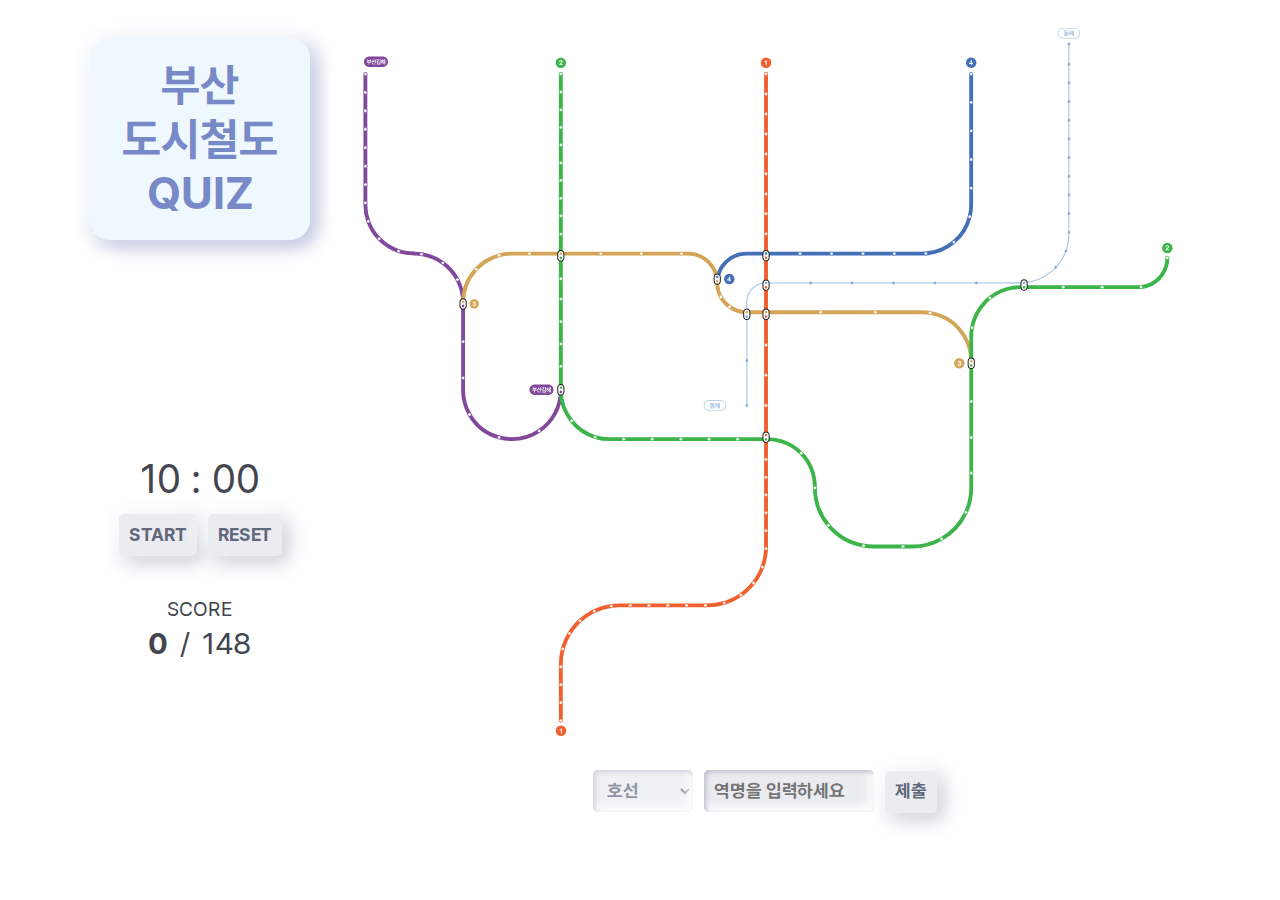
==== index.html @ e24eae0c "오류 수정" ====
<!DOCTYPE html>
<html>

<head>
  <title>부산 도시철도 QUIZ</title>
  <link rel="stylesheet" type="text/css" href="styles.css">
</head>

<body>
  <div class="container" id="wrapper">
    <div id="left-panel">
      <h1>부산 도시철도 QUIZ</h1>
      <div class="container" id="time">
        <div class="item">
          <div id="display">10 : 00</div>
          <form id="timer">
            <input class="button" type="button" value="START" id="start" onclick="startTimer()" />
            <input class="button" type="button" value="RESET" id="reset" onclick="resetTimer()" />
          </form>
        </div>
        <div class="item" id="questions">
          <div id="score">SCORE</div>
          <span id="solved" style="font-weight: bold;">0</span>
          <span id="slash">&nbsp;/&nbsp;</span>
          <span id="total">148</span>
        </div>
      </div>
      <div id="complete">&nbsp;COMPLETE</div>
    </div>
    <div class="container" id="main">
      <div class="item">
        <object id="map" data="map.svg" type="image/svg+xml" width="100%"></object>
      </div>
      <div class="item" id="type-area">
        <form id="answer">
          <select id="line" name="line" onchange="optionCheck(this.value);" disabled>
            <option id="default-option" value="">호선</option>
            <option value="1호선">1호선</option>
            <option value="2호선">2호선</option>
            <option value="3호선">3호선</option>
            <option value="4호선">4호선</option>
            <option value="부산김해경전철">부산김해경전철</option>
            <option value="동해선">동해선</option>
          </select>
          <input id="station" name="station" type="text" placeholder="역명을 입력하세요" disabled />
          <button class="button" id="submit" name="submit" type="submit" disabled>제출</button>
        </form>
        <div class="popup" id="correct">&#9989; 정답</div>
        <div class="popup" id="wrong">&#10060; 오답</div>
        <div class="popup" id="duplicate">&#9888; 이미 제출</div>
      </div>
    </div>
  </div>

</body>

<script type="text/javascript" src="script.js"></script>

</html>
---- styles.css ----
@font-face {
  font-family: 'Pretendard';
  font-weight: 400;
  font-display: swap;
  src: local('Pretendard Regular'), url('/fonts/Pretendard-Regular.subset.woff2') format('woff2');
}

@font-face {
  font-family: 'Pretendard';
  font-weight: 700;
  font-display: swap;
  src: local('Pretendard Bold'), url('/fonts/Pretendard-Bold.subset.woff2') format('woff2');
}


* {
  font-family: 'Pretendard';
  font-size: 18px;
  letter-spacing: -0.1px;
  word-break: keep-all;
  line-height: 160%;
  border-radius: 5px;
  border-width: 1px;
}

object {
  max-width: 100%;
}

select,
button,
input {
  height: 42px;
  padding: 0px 10px;
  margin: 3px;
}

.popup {
  display: none;
  text-align: center;
  vertical-align: middle;
  font-weight: bold;
  color: #61677C;
  position: absolute;
  line-height: 29px;
  height: 29px;
  padding: 7px 14px;
  margin: 3px 0px 3px 6px;
  animation: appear;
  animation-duration: 1s;
  animation-direction: alternate;
  animation-iteration-count: 2;
  animation-fill-mode: forwards;
  -webkit-animation: appear;
  -webkit-animation-duration: 1s;
  -webkit-animation-direction: alternate;
  -webkit-animation-iteration-count: 2;
  -webkit-animation-fill-mode: forwards;
}

.container {
  display: flex;
  justify-content: center;
}

#complete {
  display: none;
  background-color: darkblue;
  border-radius: 10px;
  border-width: 0px;
  text-align: center;
  font-size: 50px;
  font-weight: 700;
  color: aquamarine;
  letter-spacing: .2rem;
}

#questions {
  text-align: center;
}

#questions span {
  font-size: 30px;
  color: #42454f;
}

#questions div {
  font-size: 20px;
  color: #42454f;
}

#score {
  line-height: 100%;
}

#display {
  font-size: 40px;
  color: #42454f;
  text-align: center;
}

#timer {
  text-align: center;
  margin: 0px 3px 10px 5px;
}

#main {
  margin-left: 30px;
}

#type-area {
  text-align: center;
}

#answer {
  display: inline-block;
}

#line {
  width: 100px;
}

#station {
  width: 170px;
}

#wrong {
  background-color: tomato;
}

#duplicate {
  background-color: yellow;
}

#correct {
  background-color: greenyellow;
}

@keyframes appear {
  0% {
    transform: scale(0);
  }

  40% {
    transform: scale(1);
  }
}

/* 미디어 쿼리 */
@media (max-width: 880px) {
  #wrapper {
    flex-direction: column;
    margin: 0px 2vw;
  }

  #main {
    flex-direction: column;
  }

  #time {
    flex-direction: row;
    margin-top: 1vh;
    margin-bottom: 1vh;
  }

  #questions {
    margin-top: 20px;
    margin-left: 7vw;
  }

  #display {
    line-height: 120%;
  }

  object {
    max-height: calc(100vh - 100px);
  }
}

@media (min-width: 881px) and (max-width: 2000px) {
  #left-panel {
    width: 220px;
    max-width: 220px;
  }

  #wrapper {
    flex-direction: row;
    margin: 0px 30px;
  }

  #main {
    flex-direction: column;
  }

  #time {
    flex-direction: column;
    margin-top: 23vh;
    margin-bottom: 3vh;
  }

  #questions {
    margin-top: 30px;
  }

  object {
    max-height: calc(100vh - 150px);
  }
}

@media (min-width: 2001px) {
  #left-panel {
    width: 220px;
    max-width: 220px;
  }

  #wrapper {
    flex-direction: row;
    margin: 0px 30px;
  }

  #main {
    flex-direction: row;
    justify-content: center;
  }

  #time {
    flex-direction: column;
    margin-top: 23vh;
    margin-bottom: 3vh;
  }

  #questions {
    margin-top: 30px;
  }

  #type-area {
    margin-top: 45vh;
  }

  #map {
    margin-right: 0px;
  }

  object {
    max-height: calc(100vh - 50px);
  }
}

/* 타이핑 치는 input */
input {
  border: 0;
  outline: 0;
  background-color: #EBECF0;
  box-shadow: inset 2px 2px 5px #BABECC, inset -5px -5px 10px #FFFFFF;
  box-sizing: border-box;
  transition: all 0.2s ease-in-out;
  appearance: none;
  font-weight: bold;
  color: #61677C;
  -webkit-appearance: none;
}

input:focus {
  box-shadow: inset 1px 1px 2px #BABECC, inset -1px -1px 2px #FFFFFF;
}

select {
  border: 0;
  outline: 0;
  color: #61677C;
  background-color: #EBECF0;
  box-shadow: inset 2px 2px 5px #BABECC, inset -5px -5px 10px #FFFFFF;
  box-sizing: border-box;
  font-weight: bold;
}

/* 버튼 */
.button, .popup {
  border: 0;
  outline: 0;
  background-color: #EBECF0;
  color: #61677C;
  box-shadow: -5px -5px 20px #FFFFFF, 5px 5px 20px #BABECC;
  transition: all 0.2s ease-in-out;
  cursor: pointer;
  font-weight: bold;
}

.button:hover {
  box-shadow: -2px -2px 5px #FFFFFF, 2px 2px 5px #BABECC;
}

.button:active {
  box-shadow: inset 1px 1px 2px #BABECC, inset -1px -1px 2px #FFFFFF;
}


/* h1 */
h1 {
  text-align: center;
  background-color: aliceblue;
  padding: 20px;
  border-radius: 20px;
  font-size: 45px;
  line-height: 120%;
  border: 0;
  outline: 0;
  color: #7889c7;
  font-weight: bold;
  box-shadow: -5px -5px 20px #FFFFFF, 5px 5px 20px #a2acd1;
  transition: all 0.2s ease-in-out;
}
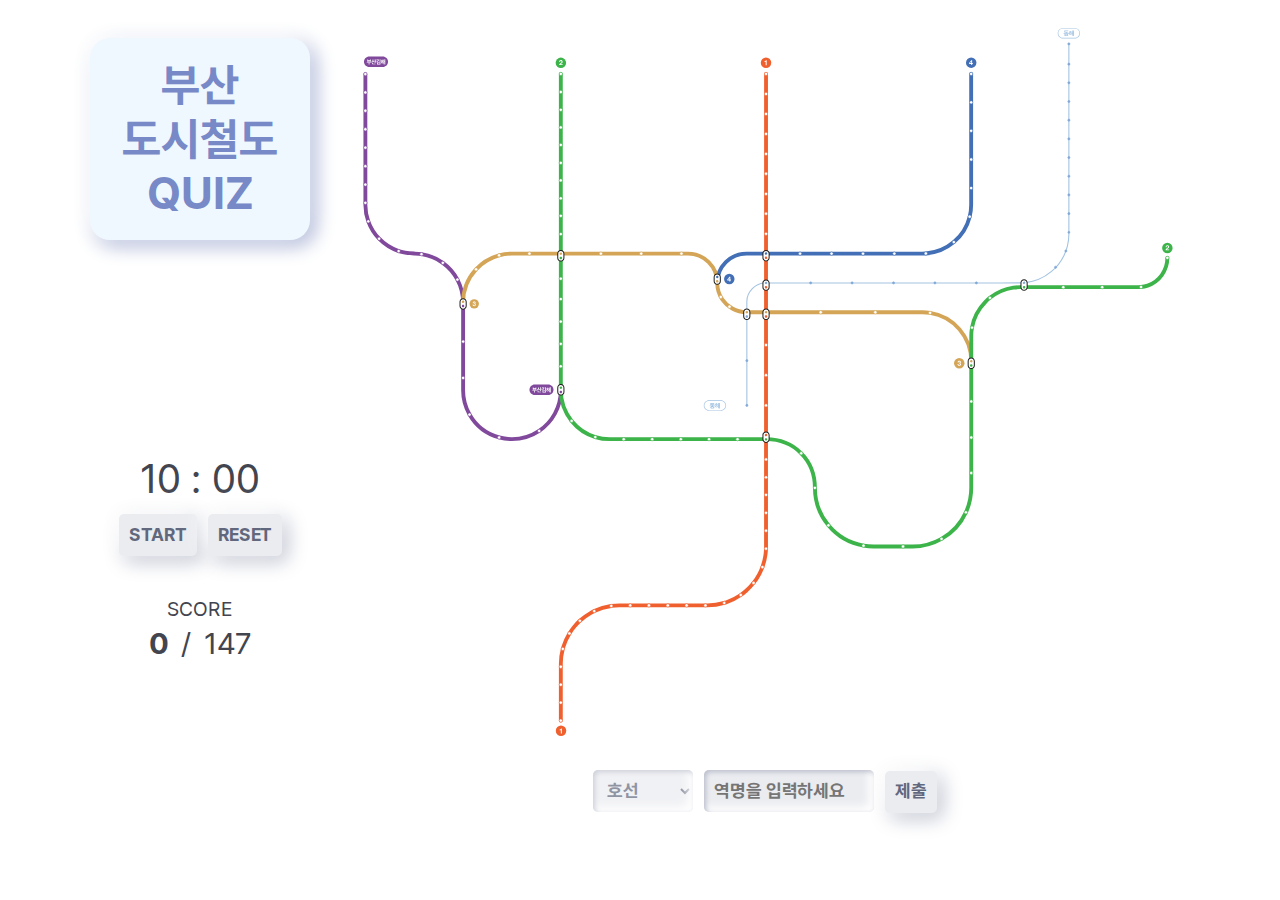
==== commit 7408f3b5: "버그 수정" ====
--- a/index.html
+++ b/index.html
@@ -22,7 +22,7 @@
           <div id="score">SCORE</div>
           <span id="solved" style="font-weight: bold;">0</span>
           <span id="slash">&nbsp;/&nbsp;</span>
-          <span id="total">148</span>
+          <span id="total">147</span>
         </div>
       </div>
       <div id="complete">&nbsp;COMPLETE</div>
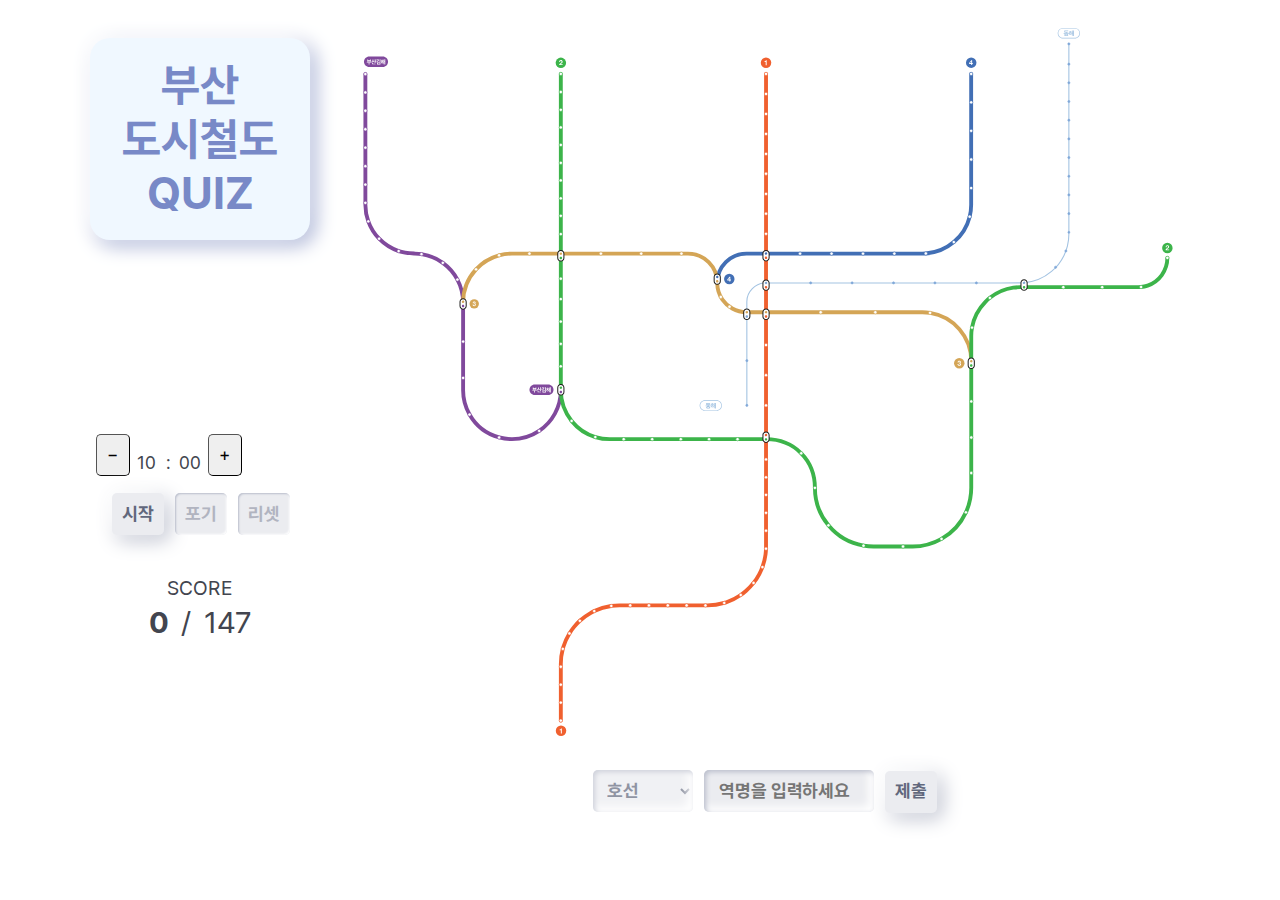
==== commit ca803fd8: "v3.1 update" ====
--- a/index.html
+++ b/index.html
@@ -12,10 +12,25 @@
       <h1>부산 도시철도 QUIZ</h1>
       <div class="container" id="time">
         <div class="item">
-          <div id="display">10 : 00</div>
+          <table id="time-control">
+            <tbody>
+              <td>
+                <input class="round-button" type="button" value="−" id="minus" onclick="add(-1);" />
+              </td>
+              <td id="display">
+                <span id="min">10</span>
+                <span>:</span>
+                <span id="sec">00</span>
+              </td>
+              <td>
+                <input class="round-button" type="button" value="+" id="plus" onclick="add(1);" />
+              </td>
+            </tbody>
+          </table>
           <form id="timer">
-            <input class="button" type="button" value="START" id="start" onclick="startTimer()" />
-            <input class="button" type="button" value="RESET" id="reset" onclick="resetTimer()" />
+            <input class="button-on" type="button" value="시작" id="start" onclick="startTimer();" />
+            <input class="button-off" type="button" value="포기" id="give-up" onclick="giveUp();" disabled />
+            <input class="button-off" type="button" value="리셋" id="reset" onclick="resetTimer();" disabled />
           </form>
         </div>
         <div class="item" id="questions">
@@ -23,9 +38,9 @@
           <span id="solved" style="font-weight: bold;">0</span>
           <span id="slash">&nbsp;/&nbsp;</span>
           <span id="total">147</span>
+          <div id="complete">&nbsp;COMPLETE</div>
         </div>
       </div>
-      <div id="complete">&nbsp;COMPLETE</div>
     </div>
     <div class="container" id="main">
       <div class="item">
@@ -42,8 +57,8 @@
             <option value="부산김해경전철">부산김해경전철</option>
             <option value="동해선">동해선</option>
           </select>
-          <input id="station" name="station" type="text" placeholder="역명을 입력하세요" disabled />
-          <button class="button" id="submit" name="submit" type="submit" disabled>제출</button>
+          <input class="type-input" id="station" name="station" type="text" placeholder="역명을 입력하세요" disabled />
+          <button class="button-on" id="submit" name="submit" type="submit" disabled>제출</button>
         </form>
         <div class="popup" id="correct">&#9989; 정답</div>
         <div class="popup" id="wrong">&#10060; 오답</div>
--- a/styles.css
+++ b/styles.css
@@ -58,6 +58,16 @@
   -webkit-animation-fill-mode: forwards;
 }
 
+@keyframes appear {
+  0% {
+    transform: scale(0);
+  }
+
+  40% {
+    transform: scale(1);
+  }
+}
+
 .container {
   display: flex;
   justify-content: center;
@@ -136,18 +146,12 @@
   background-color: greenyellow;
 }
 
-@keyframes appear {
-  0% {
-    transform: scale(0);
-  }
-
-  40% {
-    transform: scale(1);
-  }
+#give-up {
+  color: "#B1B4C0";
 }
 
 /* 미디어 쿼리 */
-@media (max-width: 880px) {
+@media (max-width: 1100px) {
   #wrapper {
     flex-direction: column;
     margin: 0px 2vw;
@@ -172,12 +176,16 @@
     line-height: 120%;
   }
 
+  #type-area {
+    margin-bottom: 30px;
+  }
+
   object {
-    max-height: calc(100vh - 100px);
-  }
-}
-
-@media (min-width: 881px) and (max-width: 2000px) {
+    max-height: calc(90vh - 150px);
+  }
+}
+
+@media (min-width: 1101px) and (max-width: 2000px) {
   #left-panel {
     width: 220px;
     max-width: 220px;
@@ -194,7 +202,7 @@
 
   #time {
     flex-direction: column;
-    margin-top: 23vh;
+    margin-top: 20vh;
     margin-bottom: 3vh;
   }
 
@@ -225,7 +233,7 @@
 
   #time {
     flex-direction: column;
-    margin-top: 23vh;
+    margin-top: 20vh;
     margin-bottom: 3vh;
   }
 
@@ -234,7 +242,7 @@
   }
 
   #type-area {
-    margin-top: 45vh;
+    margin-top: 42vh;
   }
 
   #map {
@@ -247,7 +255,7 @@
 }
 
 /* 타이핑 치는 input */
-input {
+.type-input {
   border: 0;
   outline: 0;
   background-color: #EBECF0;
@@ -255,12 +263,13 @@
   box-sizing: border-box;
   transition: all 0.2s ease-in-out;
   appearance: none;
+  -webkit-appearance: none;
   font-weight: bold;
   color: #61677C;
-  -webkit-appearance: none;
-}
-
-input:focus {
+  padding: 0px 15px;
+}
+
+.type-input:focus {
   box-shadow: inset 1px 1px 2px #BABECC, inset -1px -1px 2px #FFFFFF;
 }
 
@@ -275,7 +284,7 @@
 }
 
 /* 버튼 */
-.button, .popup {
+.button-on, .button-off, .popup {
   border: 0;
   outline: 0;
   background-color: #EBECF0;
@@ -286,14 +295,18 @@
   font-weight: bold;
 }
 
-.button:hover {
+.button-on:hover {
   box-shadow: -2px -2px 5px #FFFFFF, 2px 2px 5px #BABECC;
 }
 
-.button:active {
+.button-on:active {
   box-shadow: inset 1px 1px 2px #BABECC, inset -1px -1px 2px #FFFFFF;
 }
 
+.button-off {
+  color: #B1B4C0;
+  box-shadow: inset 1px 1px 2px #BABECC, inset -1px -1px 2px #FFFFFF;
+}
 
 /* h1 */
 h1 {
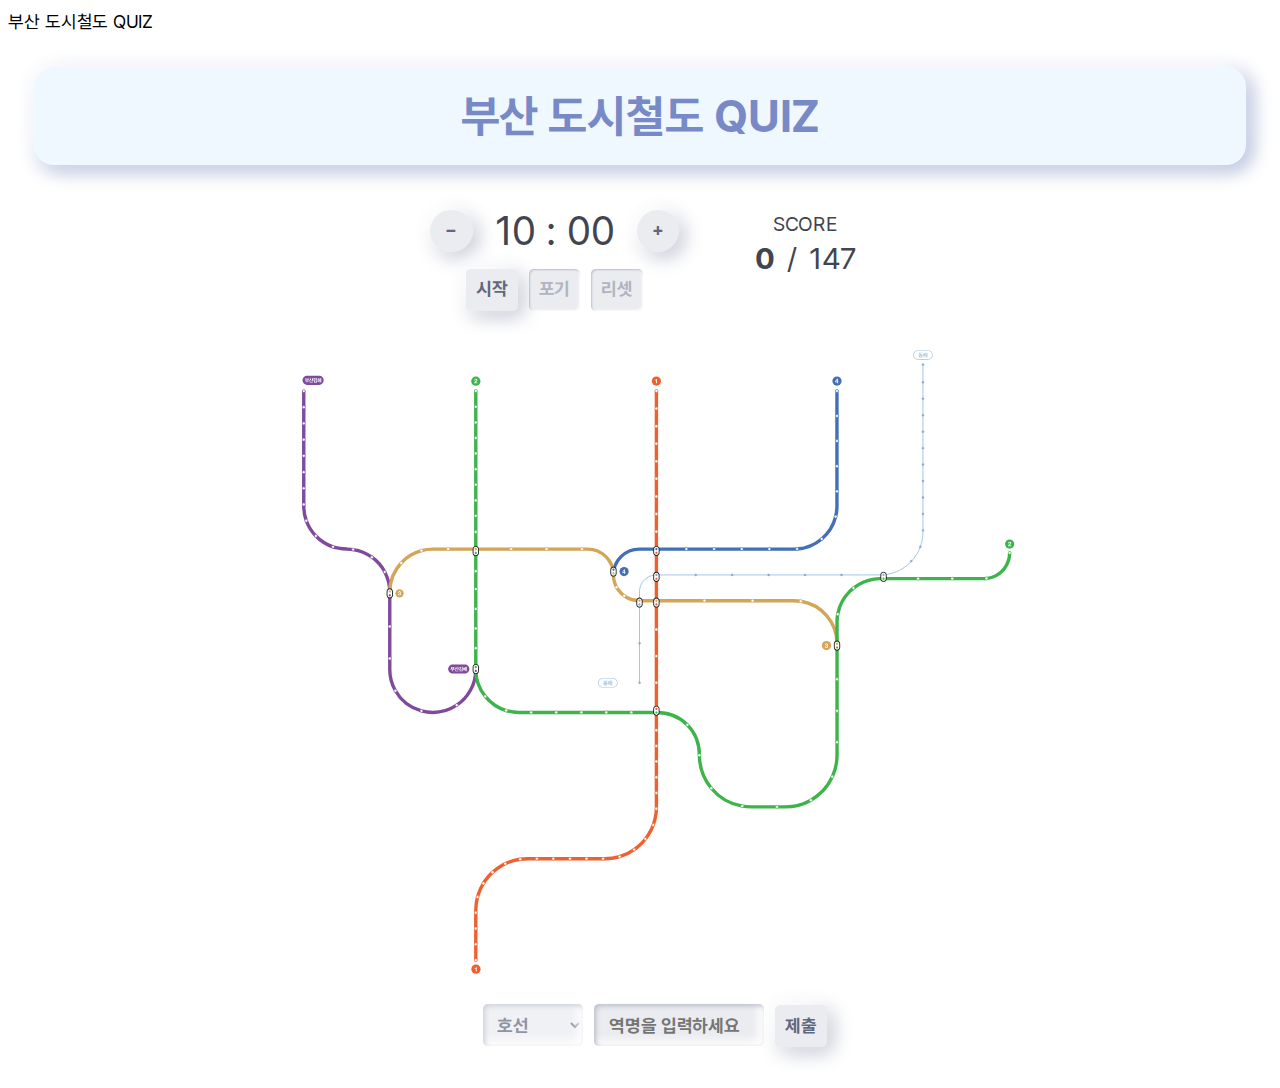
==== commit 079fe7b2: "모바일에서 form input시 zoom block" ====
--- a/index.html
+++ b/index.html
@@ -2,6 +2,7 @@
 <html>
 
 <head>
+  <meta name="viewport" content="width=device-width, initial-scale=1, maximum-scale=1"
   <title>부산 도시철도 QUIZ</title>
   <link rel="stylesheet" type="text/css" href="styles.css">
 </head>
--- a/styles.css
+++ b/styles.css
@@ -11,7 +11,6 @@
   font-display: swap;
   src: local('Pretendard Bold'), url('/fonts/Pretendard-Bold.subset.woff2') format('woff2');
 }
-
 
 * {
   font-family: 'Pretendard';
@@ -73,16 +72,39 @@
   justify-content: center;
 }
 
+/* h1 */
+h1 {
+  text-align: center;
+  background-color: aliceblue;
+  padding: 20px;
+  border-radius: 20px;
+  font-size: 45px;
+  line-height: 130%;
+  border: 0;
+  outline: 0;
+  color: #7889c7;
+  font-weight: bold;
+  box-shadow: -5px -5px 20px #FFFFFF, 5px 5px 20px #a2acd1;
+  transition: all 0.2s ease-in-out;
+}
+
 #complete {
   display: none;
+  text-align: center;
   background-color: darkblue;
-  border-radius: 10px;
+  margin: auto;
+  width: 100px;
+  border: 0;
+  outline: 0;
+  padding: 7px;
+  line-height: 120%;
+  border-radius: 15px;
   border-width: 0px;
   text-align: center;
-  font-size: 50px;
+  font-size: 14px;
   font-weight: 700;
   color: aquamarine;
-  letter-spacing: .2rem;
+  letter-spacing: .04rem;
 }
 
 #questions {
@@ -94,7 +116,11 @@
   color: #42454f;
 }
 
-#questions div {
+#time-control {
+  margin: 0 auto;
+}
+
+#score {
   font-size: 20px;
   color: #42454f;
 }
@@ -103,15 +129,16 @@
   line-height: 100%;
 }
 
-#display {
+#display,
+#display span {
   font-size: 40px;
   color: #42454f;
   text-align: center;
+  width: 150px;
 }
 
 #timer {
   text-align: center;
-  margin: 0px 3px 10px 5px;
 }
 
 #main {
@@ -151,7 +178,11 @@
 }
 
 /* 미디어 쿼리 */
-@media (max-width: 1100px) {
+@media (max-width: 1340px) {
+  #left-panel {
+    margin-bottom: 10px;
+  }
+
   #wrapper {
     flex-direction: column;
     margin: 0px 2vw;
@@ -168,8 +199,13 @@
   }
 
   #questions {
-    margin-top: 20px;
-    margin-left: 7vw;
+    margin-top: 18px;
+    margin-left: 70px;
+  }
+
+  #complete {
+    position: absolute;
+    margin-left: -6px;
   }
 
   #display {
@@ -185,10 +221,10 @@
   }
 }
 
-@media (min-width: 1101px) and (max-width: 2000px) {
+@media (min-width: 1341px) and (max-width: 2000px) {
   #left-panel {
-    width: 220px;
-    max-width: 220px;
+    width: 280px;
+    max-width: 280px;
   }
 
   #wrapper {
@@ -210,15 +246,23 @@
     margin-top: 30px;
   }
 
+  #complete {
+    position: relative;
+  }
+
   object {
     max-height: calc(100vh - 150px);
   }
+
+  h1 {
+    padding: 40px 20px;
+  }
 }
 
 @media (min-width: 2001px) {
   #left-panel {
-    width: 220px;
-    max-width: 220px;
+    width: 280px;
+    max-width: 280px;
   }
 
   #wrapper {
@@ -241,6 +285,10 @@
     margin-top: 30px;
   }
 
+  #complete {
+    position: relative;
+  }
+
   #type-area {
     margin-top: 42vh;
   }
@@ -251,6 +299,10 @@
 
   object {
     max-height: calc(100vh - 50px);
+  }
+
+  h1 {
+    padding: 40px 20px;
   }
 }
 
@@ -284,7 +336,10 @@
 }
 
 /* 버튼 */
-.button-on, .button-off, .popup {
+.button-on,
+.button-off,
+.round-button,
+.popup {
   border: 0;
   outline: 0;
   background-color: #EBECF0;
@@ -295,11 +350,13 @@
   font-weight: bold;
 }
 
-.button-on:hover {
+.button-on:hover,
+.round-button:hover {
   box-shadow: -2px -2px 5px #FFFFFF, 2px 2px 5px #BABECC;
 }
 
-.button-on:active {
+.button-on:active,
+.round-button:active {
   box-shadow: inset 1px 1px 2px #BABECC, inset -1px -1px 2px #FFFFFF;
 }
 
@@ -308,18 +365,7 @@
   box-shadow: inset 1px 1px 2px #BABECC, inset -1px -1px 2px #FFFFFF;
 }
 
-/* h1 */
-h1 {
-  text-align: center;
-  background-color: aliceblue;
-  padding: 20px;
-  border-radius: 20px;
-  font-size: 45px;
-  line-height: 120%;
-  border: 0;
-  outline: 0;
-  color: #7889c7;
-  font-weight: bold;
-  box-shadow: -5px -5px 20px #FFFFFF, 5px 5px 20px #a2acd1;
-  transition: all 0.2s ease-in-out;
-}
+.round-button {
+  border-radius: 30px;
+  padding: 0px 15px;
+}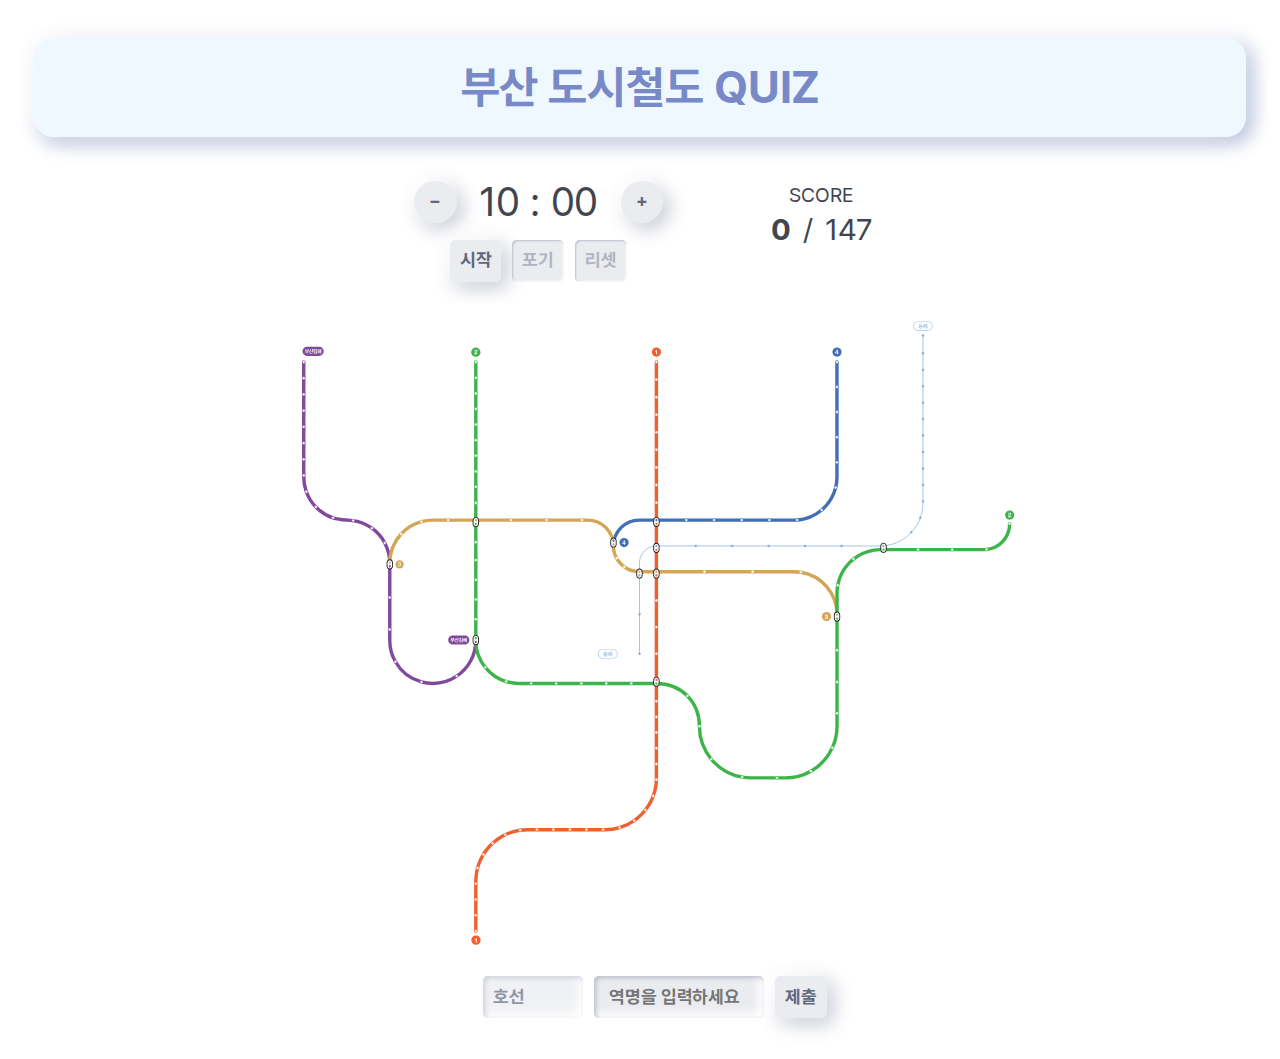
==== commit 138edda5: "모바일 대응" ====
--- a/index.html
+++ b/index.html
@@ -2,7 +2,7 @@
 <html>
 
 <head>
-  <meta name="viewport" content="width=device-width, initial-scale=1, maximum-scale=1"
+  <meta name="viewport" content="width=device-width, initial-scale=0.75, maximum-scale=0.75" />
   <title>부산 도시철도 QUIZ</title>
   <link rel="stylesheet" type="text/css" href="styles.css">
 </head>
--- a/styles.css
+++ b/styles.css
@@ -85,6 +85,8 @@
   color: #7889c7;
   font-weight: bold;
   box-shadow: -5px -5px 20px #FFFFFF, 5px 5px 20px #a2acd1;
+  appearance: none;
+  -webkit-appearance: none;
   transition: all 0.2s ease-in-out;
 }
 
@@ -177,6 +179,37 @@
   color: "#B1B4C0";
 }
 
+@media (max-width: 540px) {
+  h1 {
+    font-size: 8.2vw;
+    padding: 3.6vw 1.8vw;
+  }
+  input, select, button {
+    height: 7vw;
+    padding: 0vw 2vw;
+    margin: 0.5vw;
+    font-size: 3vw;
+  }
+  #display span {
+    font-size: 7.5vw;
+  }
+  #questions div {
+    font-size: 3.7vw;
+  }
+  #questions span {
+    font-size: 5.5vw;
+  }
+  #display {
+    width: 28vw;
+  }
+  #line {
+    width: 18vw;
+  }
+  #station {
+    width: 30vw;
+  }
+}
+
 /* 미디어 쿼리 */
 @media (max-width: 1340px) {
   #left-panel {
@@ -200,7 +233,7 @@
 
   #questions {
     margin-top: 18px;
-    margin-left: 70px;
+    margin-left: 8vw;
   }
 
   #complete {
@@ -312,10 +345,10 @@
   outline: 0;
   background-color: #EBECF0;
   box-shadow: inset 2px 2px 5px #BABECC, inset -5px -5px 10px #FFFFFF;
+  appearance: none;
+  -webkit-appearance: none;
   box-sizing: border-box;
   transition: all 0.2s ease-in-out;
-  appearance: none;
-  -webkit-appearance: none;
   font-weight: bold;
   color: #61677C;
   padding: 0px 15px;
@@ -331,6 +364,8 @@
   color: #61677C;
   background-color: #EBECF0;
   box-shadow: inset 2px 2px 5px #BABECC, inset -5px -5px 10px #FFFFFF;
+  appearance: none;
+  -webkit-appearance: none;
   box-sizing: border-box;
   font-weight: bold;
 }
@@ -345,6 +380,8 @@
   background-color: #EBECF0;
   color: #61677C;
   box-shadow: -5px -5px 20px #FFFFFF, 5px 5px 20px #BABECC;
+  appearance: none;
+  -webkit-appearance: none;
   transition: all 0.2s ease-in-out;
   cursor: pointer;
   font-weight: bold;
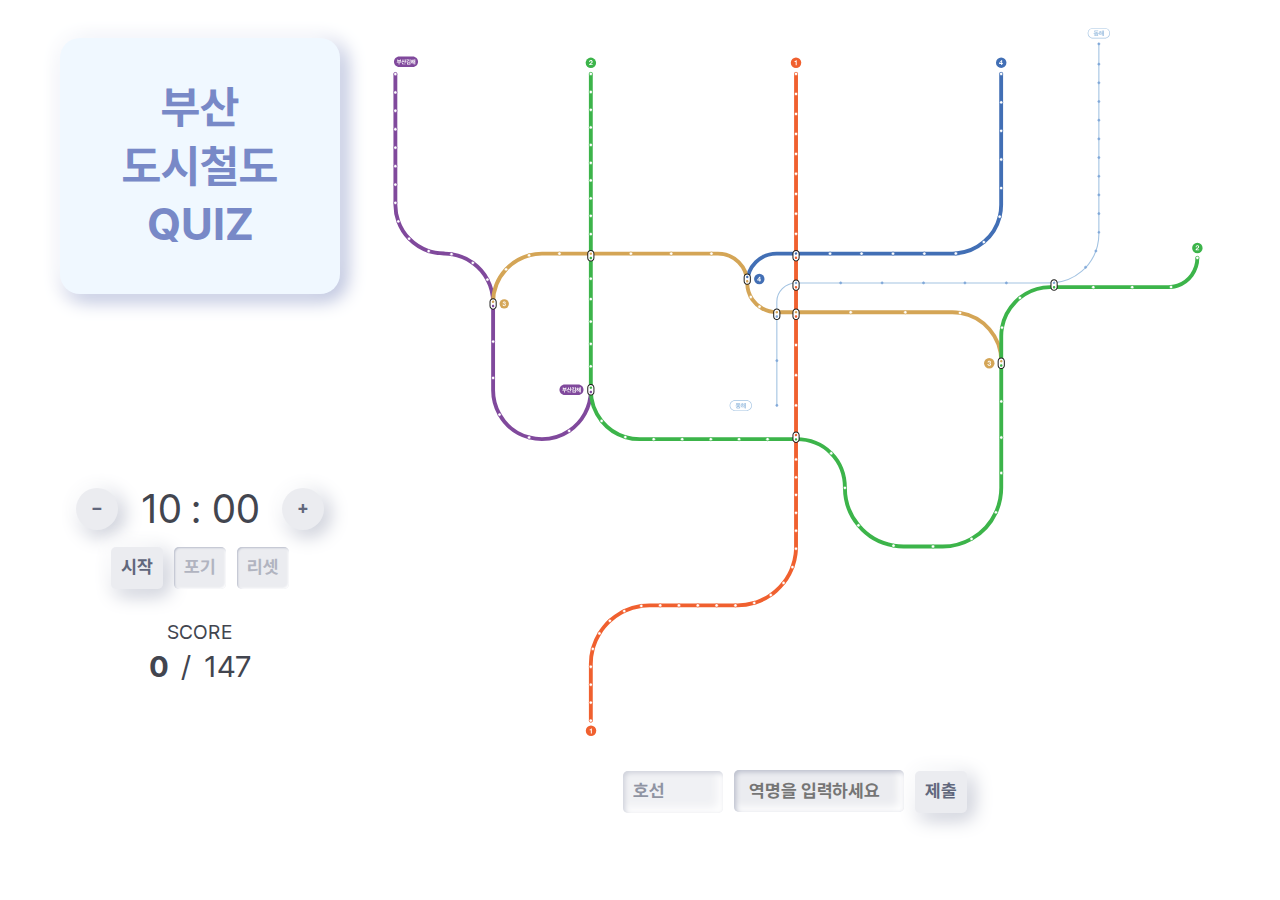
==== commit 4b925ba5: "서울 2호선 퀴즈 도입" ====
--- a/index.html
+++ b/index.html
@@ -2,7 +2,7 @@
 <html>
 
 <head>
-  <meta name="viewport" content="width=device-width, initial-scale=0.75, maximum-scale=0.75" />
+  <meta name="viewport" content="width=device-width, initial-scale=1, maximum-scale=1" />
   <title>부산 도시철도 QUIZ</title>
   <link rel="stylesheet" type="text/css" href="styles.css">
 </head>
@@ -58,7 +58,7 @@
             <option value="부산김해경전철">부산김해경전철</option>
             <option value="동해선">동해선</option>
           </select>
-          <input class="type-input" id="station" name="station" type="text" placeholder="역명을 입력하세요" disabled />
+          <input class="type-input" id="station" name="station" type="text" placeholder="역명을 입력하세요" autocomplete="off" disabled />
           <button class="button-on" id="submit" name="submit" type="submit" disabled>제출</button>
         </form>
         <div class="popup" id="correct">&#9989; 정답</div>
--- a/styles.css
+++ b/styles.css
@@ -184,15 +184,23 @@
     font-size: 8.2vw;
     padding: 3.6vw 1.8vw;
   }
-  input, select, button {
+  input, select, button, .popup {
     height: 7vw;
     padding: 0vw 2vw;
     margin: 0.5vw;
     font-size: 3vw;
   }
+  .popup {
+    position: relative;
+    height: 7vw;
+    margin-left: 1vw;
+  }
   #display span {
     font-size: 7.5vw;
   }
+  #questions {
+    margin-top: 7vw !important;
+  }
   #questions div {
     font-size: 3.7vw;
   }
@@ -211,7 +219,7 @@
 }
 
 /* 미디어 쿼리 */
-@media (max-width: 1340px) {
+@media (max-width: 1240px) {
   #left-panel {
     margin-bottom: 10px;
   }
@@ -232,7 +240,7 @@
   }
 
   #questions {
-    margin-top: 18px;
+    margin-top: 35px;
     margin-left: 8vw;
   }
 
@@ -254,7 +262,7 @@
   }
 }
 
-@media (min-width: 1341px) and (max-width: 2000px) {
+@media (min-width: 1241px) and (max-width: 2000px) {
   #left-panel {
     width: 280px;
     max-width: 280px;
